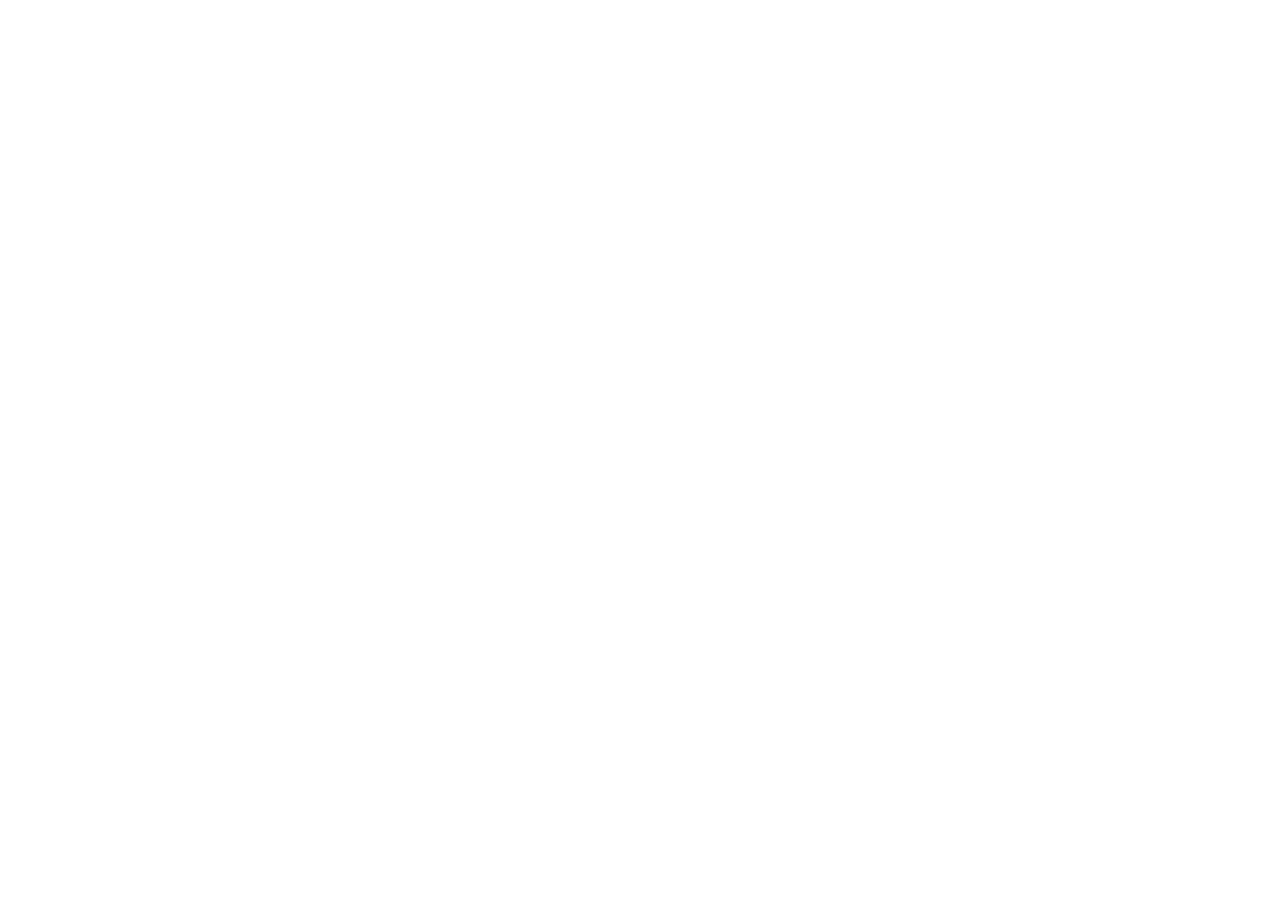
==== index.html @ 29a1e184 "Frist Commit" ====
<!DOCTYPE html>
<html lang="en">
  <head>
    <meta charset="UTF-8" />
    <meta http-equiv="X-UA-Compatible" content="IE=edge" />
    <meta name="viewport" content="width=device-width, initial-scale=1.0" />
    <link
      rel="stylesheet"
      href="https://cdnjs.cloudflare.com/ajax/libs/font-awesome/6.2.0/css/all.min.css"
    />
    <link rel="stylesheet" href="CSS/style.css" />
    <title>Dashboard</title>
  </head>
  <body>
    <script src="JS/main.js"></script>
  </body>
</html>
---- CSS/style.css ----
* {
  box-sizing: border-box;
  padding: 0;
  margin: 0;
}
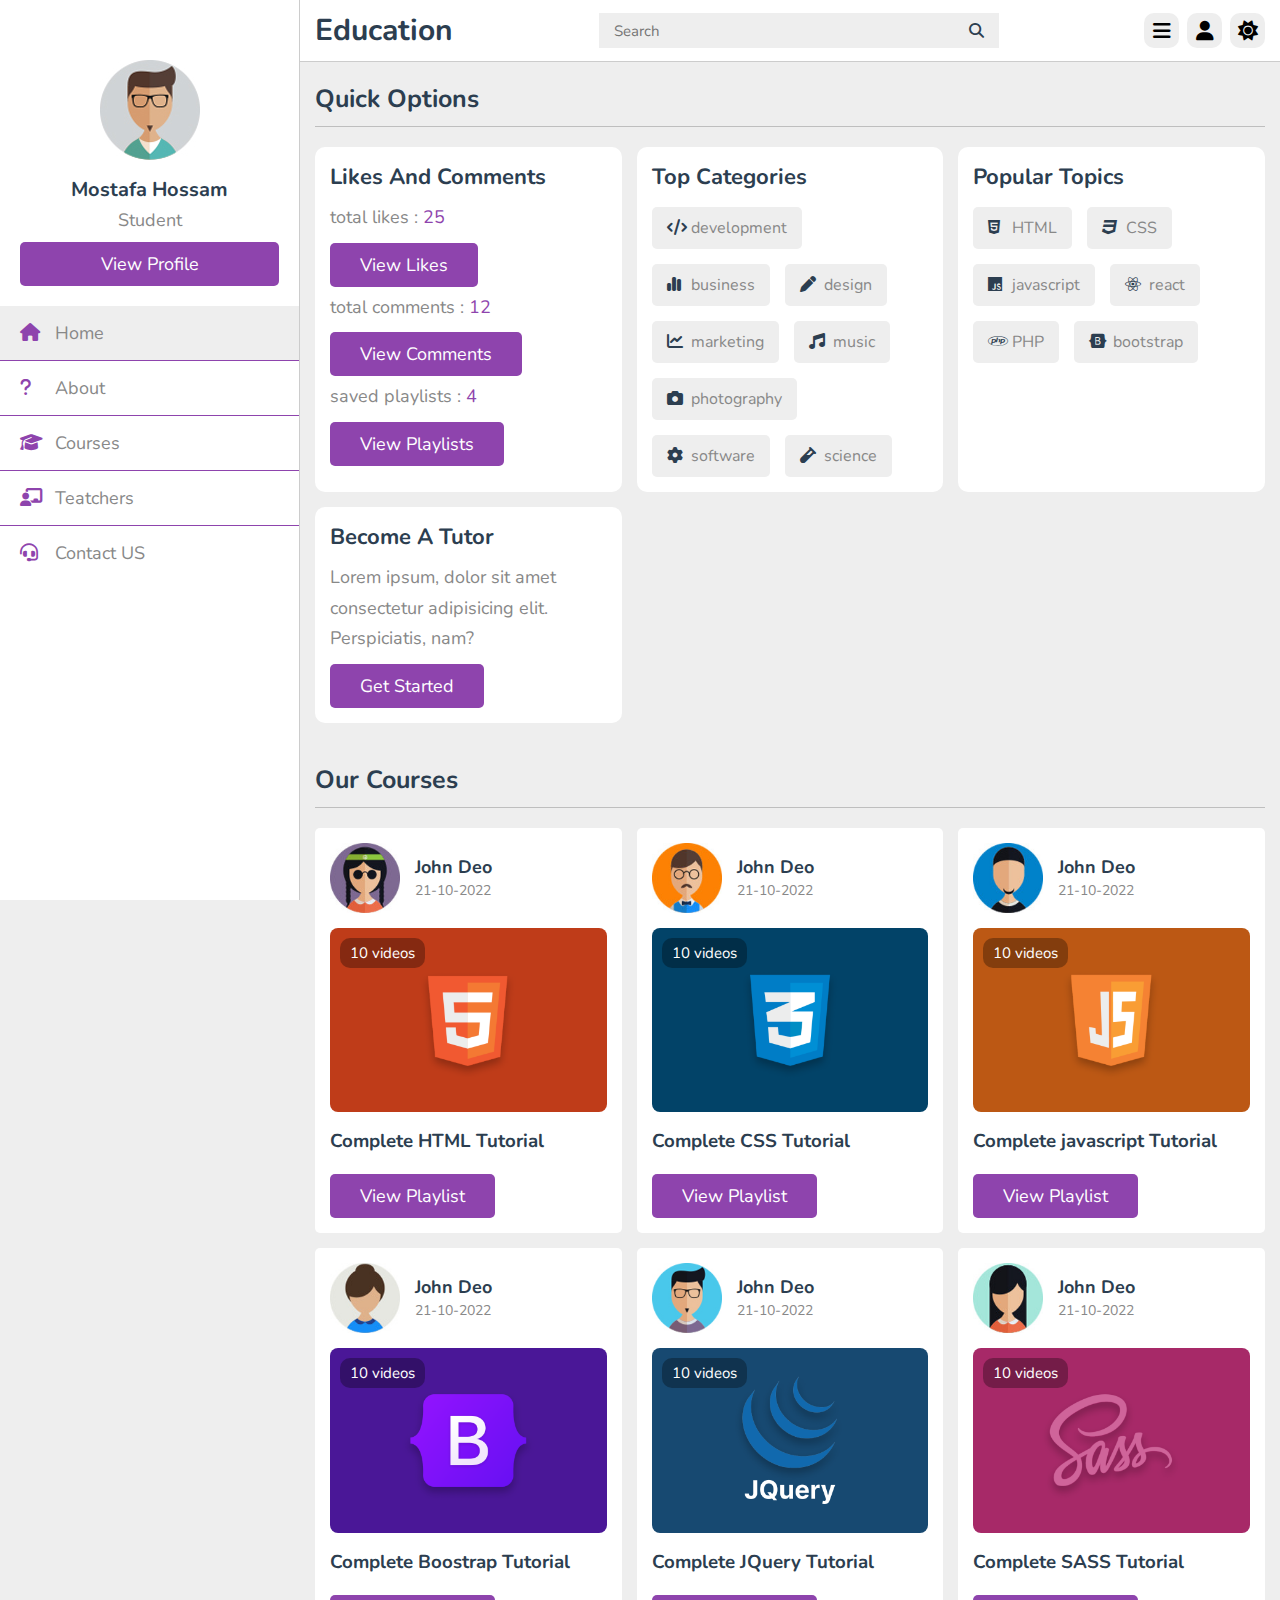
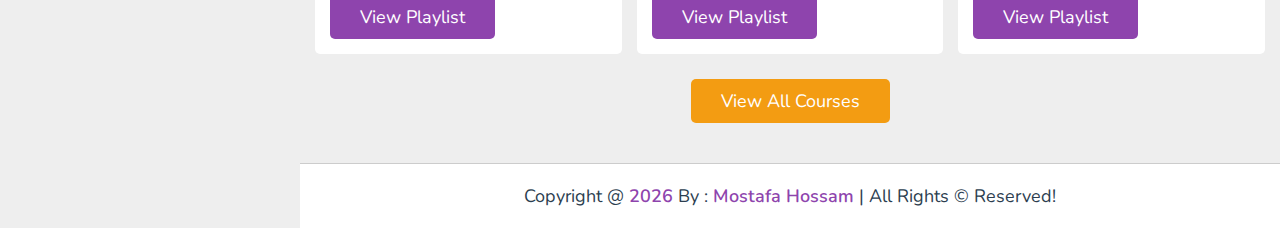
==== commit f7d042a7: "Frist Commit" ====
--- a/index.html
+++ b/index.html
@@ -4,14 +4,292 @@
     <meta charset="UTF-8" />
     <meta http-equiv="X-UA-Compatible" content="IE=edge" />
     <meta name="viewport" content="width=device-width, initial-scale=1.0" />
+    <!-- Icons Links  -->
     <link
       rel="stylesheet"
       href="https://cdnjs.cloudflare.com/ajax/libs/font-awesome/6.2.0/css/all.min.css"
     />
+    <!-- File CSS  -->
+    <link rel="stylesheet" href="CSS/main.css" />
     <link rel="stylesheet" href="CSS/style.css" />
-    <title>Dashboard</title>
+    <title>Online Education Website</title>
   </head>
-  <body>
+  <body class="">
+    <!-- Start Header  -->
+    <header>
+      <div class="container">
+        <h2 class="logo"><a href="#">Education</a></h2>
+        <form action="#">
+          <input
+            type="search"
+            name=""
+            id="inputSearch"
+            class="inputSearch"
+            placeholder="Search"
+          />
+          <button class="btnSearch"><i class="fas fa-search"></i></button>
+        </form>
+        <div class="icons">
+          <span class="fas fa-bars menu"></span>
+          <span class="fas fa-search search"></span>
+          <span class="fas fa-user user"></span>
+          <span class="fas fa-sun toggle"></span>
+        </div>
+        <div class="portfolioo">
+          <img src="images/pic-1.jpg" alt="" />
+          <h3>Mostafa Hossam</h3>
+          <p>Student</p>
+          <a href="profile.html" class="btn">View Profile</a>
+          <div class="flex-btn">
+            <a href="login.html" class="option-btn">Login</a>
+            <a href="register.html" class="option-btn">Register</a>
+          </div>
+        </div>
+      </div>
+    </header>
+    <!-- End Header  -->
+    <!-- Start Slidebar  -->
+    <div class="slidebar">
+      <span class="fas fa-times close delete-btn"></span>
+      <div class="portfolio">
+        <img src="images/pic-1.jpg" alt="" />
+        <h3>Mostafa Hossam</h3>
+        <p>Student</p>
+        <a href="profile.html" class="btn">View Profile</a>
+      </div>
+      <ul class="nav">
+        <li class="active">
+          <a href="index.html"
+            ><i class="fas fa-home-alt"></i><span>Home</span></a
+          >
+        </li>
+        <li>
+          <a href="about.html"
+            ><i class="fas fa-question"></i><span>About</span></a
+          >
+        </li>
+        <li>
+          <a href="courses.html"
+            ><i class="fas fa-graduation-cap"></i><span>Courses</span></a
+          >
+        </li>
+        <li>
+          <a href="teachers.html"
+            ><i class="fas fa-chalkboard-user"></i><span>Teatchers</span></a
+          >
+        </li>
+        <li>
+          <a href="contact_us.html"
+            ><i class="fas fa-headset"></i><span>Contact US</span></a
+          >
+        </li>
+      </ul>
+    </div>
+    <!-- End Slidebar  -->
+    <!-- start  quick-option  -->
+    <section class="quick-option">
+      <div class="container">
+        <h2 class="section-title">Quick Options</h2>
+        <div class="content-quick">
+          <div class="box">
+            <h3>Likes And Comments</h3>
+            <p>total likes : <span>25</span></p>
+            <a href="#" class="inline-btn">view likes</a>
+            <p>total comments : <span>12</span></p>
+            <a href="#" class="inline-btn">view comments</a>
+            <p>saved playlists : <span>4</span></p>
+            <a href="#" class="inline-btn">view playlists</a>
+          </div>
+          <div class="box">
+            <h3>Top Categories</h3>
+            <div class="flex">
+              <a href="#" class="">
+                <i class="fas fa-code"></i>
+                <span>development</span>
+              </a>
+              <a href="#">
+                <i class="fas fa-chart-simple"></i>
+                <span>business</span>
+              </a>
+              <a href="#">
+                <i class="fas fa-pen"></i>
+                <span>design</span>
+              </a>
+              <a href="#">
+                <i class="fas fa-chart-line"></i>
+                <span>marketing</span>
+              </a>
+              <a href="#">
+                <i class="fas fa-music"></i>
+                <span>music</span>
+              </a>
+              <a href="#" class="">
+                <i class="fas fa-camera"></i>
+                <span>photography</span>
+              </a>
+              <a href="#">
+                <i class="fas fa-cog"></i>
+                <span>software</span>
+              </a>
+              <a href="#">
+                <i class="fas fa-vial"></i>
+                <span>science</span>
+              </a>
+            </div>
+          </div>
+          <div class="box">
+            <h3>Popular Topics</h3>
+            <div class="flex">
+              <a href="#" class="">
+                <i class="fab fa-html5"></i>
+                <span>HTML</span>
+              </a>
+              <a href="#">
+                <i class="fab fa-css3"></i>
+                <span>CSS</span>
+              </a>
+              <a href="#">
+                <i class="fab fa-js"></i>
+                <span>javascript</span>
+              </a>
+              <a href="#">
+                <i class="fab fa-react"></i>
+                <span>react</span>
+              </a>
+              <a href="#">
+                <i class="fab fa-php"></i>
+                <span>PHP</span>
+              </a>
+              <a href="#" class="">
+                <i class="fab fa-bootstrap"></i>
+                <span>bootstrap</span>
+              </a>
+            </div>
+          </div>
+          <div class="box">
+            <h3>Become A Tutor</h3>
+            <p>
+              Lorem ipsum, dolor sit amet consectetur adipisicing elit.
+              Perspiciatis, nam?
+            </p>
+            <a href="#" class="inline-btn">Get Started</a>
+          </div>
+        </div>
+      </div>
+    </section>
+    <!-- End  quick-option  -->
+    <!-- Start Our Courses  -->
+    <section class="our-courses">
+      <div class="container">
+        <h2 class="section-title">Our Courses</h2>
+        <div class="content-courses">
+          <div class="box-course">
+            <div class="head-box">
+              <img src="images/pic-2.jpg" alt="" />
+              <div class="text">
+                <h4>john deo</h4>
+                <span>21-10-2022</span>
+              </div>
+            </div>
+            <div class="imgs">
+              <div class="dis">10 videos</div>
+              <img src="images/thumb-1.png" alt="" />
+            </div>
+            <h3>Complete HTML Tutorial</h3>
+            <a href="#" class="inline-btn">view playlist</a>
+          </div>
+          <div class="box-course">
+            <div class="head-box">
+              <img src="images/pic-3.jpg" alt="" />
+              <div class="text">
+                <h4>john deo</h4>
+                <span>21-10-2022</span>
+              </div>
+            </div>
+            <div class="imgs">
+              <div class="dis">10 videos</div>
+              <img src="images/thumb-2.png" alt="" />
+            </div>
+            <h3>Complete CSS Tutorial</h3>
+            <a href="#" class="inline-btn">view playlist</a>
+          </div>
+          <div class="box-course">
+            <div class="head-box">
+              <img src="images/pic-4.jpg" alt="" />
+              <div class="text">
+                <h4>john deo</h4>
+                <span>21-10-2022</span>
+              </div>
+            </div>
+            <div class="imgs">
+              <div class="dis">10 videos</div>
+              <img src="images/thumb-3.png" alt="" />
+            </div>
+            <h3>Complete javascript Tutorial</h3>
+            <a href="#" class="inline-btn">view playlist</a>
+          </div>
+          <div class="box-course">
+            <div class="head-box">
+              <img src="images/pic-5.jpg" alt="" />
+              <div class="text">
+                <h4>john deo</h4>
+                <span>21-10-2022</span>
+              </div>
+            </div>
+            <div class="imgs">
+              <div class="dis">10 videos</div>
+              <img src="images/thumb-4.png" alt="" />
+            </div>
+            <h3>Complete Boostrap Tutorial</h3>
+            <a href="#" class="inline-btn">view playlist</a>
+          </div>
+          <div class="box-course">
+            <div class="head-box">
+              <img src="images/pic-6.jpg" alt="" />
+              <div class="text">
+                <h4>john deo</h4>
+                <span>21-10-2022</span>
+              </div>
+            </div>
+            <div class="imgs">
+              <div class="dis">10 videos</div>
+              <img src="images/thumb-5.png" alt="" />
+            </div>
+            <h3>Complete JQuery Tutorial</h3>
+            <a href="#" class="inline-btn">view playlist</a>
+          </div>
+          <div class="box-course">
+            <div class="head-box">
+              <img src="images/pic-7.jpg" alt="" />
+              <div class="text">
+                <h4>john deo</h4>
+                <span>21-10-2022</span>
+              </div>
+            </div>
+            <div class="imgs">
+              <div class="dis">10 videos</div>
+              <img src="images/thumb-6.png" alt="" />
+            </div>
+            <h3>Complete SASS Tutorial</h3>
+            <a href="#" class="inline-btn">view playlist</a>
+          </div>
+        </div>
+        <div class="more-btn">
+          <a href="courses.html" class="inline-option-btn">view all courses</a>
+        </div>
+      </div>
+    </section>
+    <!-- End Our Courses  -->
+    <!-- Start Footer  -->
+    <footer>
+      <div class="container">
+        <p class="copy">
+          copyright @ <span class="year"></span> by :
+          <span>Mostafa Hossam</span> | all rights &copy; reserved!
+        </p>
+      </div>
+    </footer>
+    <!-- End Footer  -->
     <script src="JS/main.js"></script>
   </body>
 </html>
--- a/CSS/main.css
+++ b/CSS/main.css
@@ -0,0 +1,164 @@
+@import url("https://fonts.googleapis.com/css2?family=Nunito:wght@200;300;400;500;600;700&display=swap");
+:root {
+  --main-color: #8e44ad;
+  --red: #e74c3c;
+  --orange: #f39c12;
+  --light-color: #888;
+  --light-bg: #eee;
+  --black: #2c3e50;
+  --white: #fff;
+  --border: 0.1rem solid rgba(0, 0, 0, 0.2);
+  --main-transtion: 0.4s;
+}
+* {
+  font-family: "Nunito", sans-serif;
+  margin: 0;
+  padding: 0;
+  box-sizing: border-box;
+  outline: none;
+  border: none;
+  text-decoration: none;
+}
+*::selection {
+  background-color: var(--main-color);
+  color: #fff;
+}
+html {
+  overflow-x: hidden;
+}
+
+/*qeury Selector*/
+.container {
+  margin: 0px auto;
+  padding: 0px 15px;
+}
+@media (min-width: 768px) {
+  .container {
+    max-width: 750px;
+  }
+}
+@media (min-width: 992px) {
+  .container {
+    max-width: 970px;
+  }
+}
+@media (min-width: 1200px) {
+  .container {
+    max-width: 1170px;
+  }
+}
+
+/* scrollbar */
+html::-webkit-scrollbar {
+  width: 10px;
+  height: 5px;
+}
+html::-webkit-scrollbar-track {
+  background-color: transparent;
+}
+html::-webkit-scrollbar-thumb {
+  background-color: var(--main-color);
+  border-radius: 5px;
+}
+
+/* body  */
+body {
+  background-color: var(--light-bg);
+  padding-left: 300px;
+}
+body.dark {
+  --light-color: #aaa;
+  --light-bg: #333;
+  --black: #fff;
+  --white: #222;
+  --border: 0.1rem solid rgba(255, 255, 255, 0.2);
+}
+body.active {
+  padding-left: 0;
+}
+@media (max-width: 1000px) {
+  body {
+    padding-left: 0;
+  }
+}
+section {
+  padding: 20px 0;
+  margin: 0 auto;
+}
+
+/* Btns */
+.btn,
+.option-btn,
+.delete-btn,
+.inline-btn,
+.inline-option-btn,
+.inline-delete-btn {
+  border-radius: 5px;
+  padding: 10px 30px;
+  font-size: 18px;
+  color: #fff;
+  margin-top: 10px;
+  text-transform: capitalize;
+  text-align: center;
+  cursor: pointer;
+  transition: var(--main-transtion);
+}
+.btn,
+.option-btn,
+.delete-btn {
+  display: block;
+  width: 100%;
+}
+.inline-btn,
+.inline-option-btn,
+.inline-delete-btn {
+  display: inline-block;
+}
+.btn,
+.inline-btn {
+  background-color: var(--main-color);
+}
+.inline-option-btn,
+.option-btn {
+  background-color: var(--orange);
+}
+.delete-btn,
+.inline-delete-btn {
+  background-color: var(--red);
+}
+.flex-btn {
+  display: flex;
+  gap: 10px;
+}
+.btn:hover,
+.option-btn:hover,
+.delete-btn:hover,
+.inline-btn:hover,
+.inline-option-btn:hover,
+.inline-delete-btn:hover {
+  background-color: var(--black);
+  color: var(--white);
+}
+@media (max-width: 768px) {
+  .btn,
+  .option-btn,
+  .delete-btn,
+  .inline-btn,
+  .inline-option-btn,
+  .inline-delete-btn {
+    font-size: 16px;
+  }
+}
+/* section-title  */
+.section-title {
+  color: var(--black);
+  font-size: 25px;
+  padding-bottom: 10px;
+  border-bottom: var(--border);
+}
+.flex {
+  display: flex;
+  gap: 15px;
+  flex-wrap: wrap;
+  margin-top: 10px;
+}
--- a/CSS/style.css
+++ b/CSS/style.css
@@ -1,5 +1,346 @@
-* {
-  box-sizing: border-box;
-  padding: 0;
-  margin: 0;
-}
+/* Start Header   */
+header {
+  background-color: var(--white);
+  border-bottom: var(--border);
+  position: sticky;
+  top: 0;
+  right: 0;
+  left: 0;
+  z-index: 1000;
+}
+header .container {
+  padding-top: 10px;
+  padding-bottom: 10px;
+  display: flex;
+  align-items: center;
+  justify-content: space-between;
+  position: relative;
+}
+header .container .logo {
+  font-size: 30px;
+}
+header .container .logo a {
+  color: var(--black);
+}
+header .container form {
+  display: flex;
+  height: 35px;
+  width: 400px;
+  background-color: var(--light-bg);
+}
+header .container form input {
+  width: 100%;
+  height: 100%;
+  padding: 5px 15px;
+  font-size: 15px;
+  color: var(--black);
+  background: none;
+}
+header .container form button {
+  height: 100%;
+  padding: 5px 15px;
+  font-size: 15px;
+  cursor: pointer;
+  background: none;
+  color: var(--black);
+  transition: var(--main-transtion);
+}
+header .container form button:hover {
+  color: var(--main-color);
+}
+header .container .icons {
+  display: flex;
+  gap: 8px;
+}
+header .container .icons span {
+  width: 35px;
+  height: 35px;
+  border-radius: 10px;
+  background-color: var(--light-bg);
+  display: flex;
+  align-items: center;
+  justify-content: center;
+  font-size: 20px;
+  cursor: pointer;
+  transition: var(--main-transtion);
+}
+header .container .icons span.fa-search {
+  display: none;
+}
+header .container .icons span:hover {
+  background-color: var(--black);
+  color: var(--light-bg);
+}
+header .container .portfolioo {
+  position: absolute;
+  top: 110%;
+  right: 10px;
+  background-color: var(--white);
+  padding: 10px;
+  text-align: center;
+  border-radius: 10px;
+  width: 270px;
+  transform-origin: top right;
+  transform: scale(0);
+  transition: var(--main-transtion);
+}
+header .container .portfolioo.active {
+  transform: scale(1);
+}
+header .container .portfolioo h3 {
+  font-size: 20px;
+  color: var(--black);
+  padding: 10px 0 5px;
+}
+header .container .portfolioo p {
+  font-size: 18px;
+  color: var(--light-color);
+}
+@media (max-width: 768px) {
+  header .container .logo {
+    font-size: 20px;
+  }
+  header .container .icons span.fa-search {
+    display: flex;
+  }
+  header .container form {
+    position: absolute;
+    width: calc(100% - 10px);
+    top: calc(100% + 5px);
+    right: 5px;
+    background-color: var(--white);
+    transition: 0.3s;
+    transform: scale(0);
+    transform-origin: top;
+  }
+  header .container form.active {
+    transform: scale(1);
+  }
+}
+/* End Header   */
+/* Start Slidebar   */
+.slidebar {
+  position: fixed;
+  top: 0;
+  left: 0;
+  width: 300px;
+  background-color: var(--white);
+  height: 100vh;
+  border-right: var(--border);
+  z-index: 1200;
+  transition: 0.4s;
+  padding: 60px 0px;
+}
+.slidebar.active {
+  left: -30rem;
+}
+.slidebar .close {
+  position: absolute;
+  right: 5px;
+  top: 0px;
+  width: 35px;
+  height: 35px;
+  padding: 10px;
+  display: flex;
+  align-items: center;
+  justify-content: center;
+  cursor: pointer;
+  font-size: 20px;
+  opacity: 0;
+  pointer-events: none;
+  transition: var(--main-transtion);
+}
+.slidebar .portfolio {
+  text-align: center;
+  padding: 0px 20px;
+}
+.slidebar .portfolio h3 {
+  font-size: 20px;
+  color: var(--black);
+  padding: 10px 0 5px;
+}
+.slidebar .portfolio p {
+  font-size: 18px;
+  color: var(--light-color);
+}
+.slidebar .nav {
+  padding: 20px 0;
+}
+
+.slidebar .nav li a {
+  display: block;
+  padding: 15px 20px;
+  font-size: 18px;
+  transition: var(--main-transtion);
+}
+.slidebar .nav li:not(:last-child) a {
+  border-bottom: 1px solid var(--main-color);
+}
+.slidebar .nav li.active a,
+.slidebar .nav li a:hover {
+  background-color: var(--light-bg);
+}
+.slidebar .nav li i {
+  color: var(--main-color);
+  margin-right: 10px;
+  width: 25px;
+}
+.slidebar .nav li span {
+  color: var(--light-color);
+  transition: var(--main-transtion);
+}
+.slidebar .nav li:hover span {
+  padding-left: 10px;
+}
+@media (max-width: 1000px) {
+  .slidebar {
+    left: -30rem;
+  }
+  .slidebar .close {
+    opacity: 1;
+    pointer-events: all;
+  }
+  .slidebar.active {
+    left: 0;
+    box-shadow: 0 0 0 100vw rgb(0 0 0 / 80%);
+    border-right: 0;
+  }
+  .slidebar .nav li a {
+    padding: 15px 20px;
+    font-size: 16px;
+  }
+}
+/* End Slidebar   */
+/* Start Footer  */
+footer {
+  background-color: var(--white);
+  color: var(--black);
+  padding: 20px 0;
+  border-top: var(--border);
+  margin-top: 20px;
+}
+footer .container .copy {
+  text-align: center;
+  text-transform: capitalize;
+  font-size: 18px;
+}
+footer .container .copy span {
+  color: var(--main-color);
+  font-weight: 600;
+}
+@media (max-width: 768px) {
+  footer {
+    padding: 10px 0;
+  }
+  footer .container .copy {
+    font-size: 14px;
+  }
+}
+/* End Footer  */
+/* ========================Start Home section ======== */
+/* start  quick-option */
+
+.quick-option .container .content-quick {
+  padding-top: 20px;
+  display: grid;
+  grid-template-columns: repeat(auto-fill, minmax(250px, 1fr));
+  gap: 15px;
+}
+.quick-option .container .content-quick .box {
+  background-color: var(--white);
+  padding: 15px;
+  border-radius: 10px;
+}
+.quick-option .container .content-quick .box h3 {
+  font-size: 22px;
+  color: var(--black);
+  padding-bottom: 5px;
+}
+.quick-option .container .content-quick .box p {
+  font-size: 18px;
+  color: var(--light-color);
+  padding-top: 5px;
+  line-height: 1.7;
+}
+.quick-option .container .content-quick .box p span {
+  color: var(--main-color);
+}
+.quick-option .container .content-quick .box .flex a {
+  background-color: var(--light-bg);
+  padding: 10px 15px;
+  font-size: 16px;
+  border-radius: 5px;
+  transition: var(--main-transtion);
+}
+.quick-option .container .content-quick .box .flex a i {
+  width: 20px;
+  color: var(--black);
+}
+.quick-option .container .content-quick .box .flex a span {
+  color: var(--light-color);
+}
+.quick-option .container .content-quick .box .flex a:hover {
+  background-color: var(--black);
+}
+.quick-option .container .content-quick .box .flex a:hover i,
+.quick-option .container .content-quick .box .flex a:hover span {
+  color: var(--white);
+}
+/* End  quick-option */
+/* Start Our Courses  */
+.our-courses .container .content-courses {
+  padding-top: 20px;
+  display: grid;
+  grid-template-columns: repeat(auto-fill, minmax(290px, 1fr));
+  gap: 15px;
+}
+.our-courses .container .content-courses .box-course {
+  background-color: var(--white);
+  padding: 15px;
+  border-radius: 5px;
+}
+.our-courses .container .content-courses .box-course .head-box {
+  display: flex;
+  align-items: center;
+  gap: 15px;
+  margin-bottom: 15px;
+}
+.our-courses .container .content-courses .box-course .head-box img {
+  width: 70px;
+}
+.our-courses .container .content-courses .box-course .head-box .text h4 {
+  text-transform: capitalize;
+  font-size: 18px;
+  color: var(--black);
+}
+.our-courses .container .content-courses .box-course .head-box span {
+  color: var(--light-color);
+  font-size: 14px;
+}
+.our-courses .container .content-courses .box-course .imgs {
+  position: relative;
+}
+.our-courses .container .content-courses .box-course .imgs img {
+  width: 100%;
+  border-radius: 8px;
+}
+.our-courses .container .content-courses .box-course .imgs .dis {
+  position: absolute;
+  top: 10px;
+  left: 10px;
+  background-color: rgba(0, 0, 0, 0.3);
+  color: #fff;
+  padding: 5px 10px;
+  font-size: 15px;
+  border-radius: 10px;
+}
+.our-courses .container .content-courses .box-course h3 {
+  color: var(--black);
+  padding: 10px 0;
+}
+.our-courses .container .more-btn {
+  text-align: center;
+  margin-top: 15px;
+}
+/* End Our Courses  */
+/* ========================End Home section ======== */
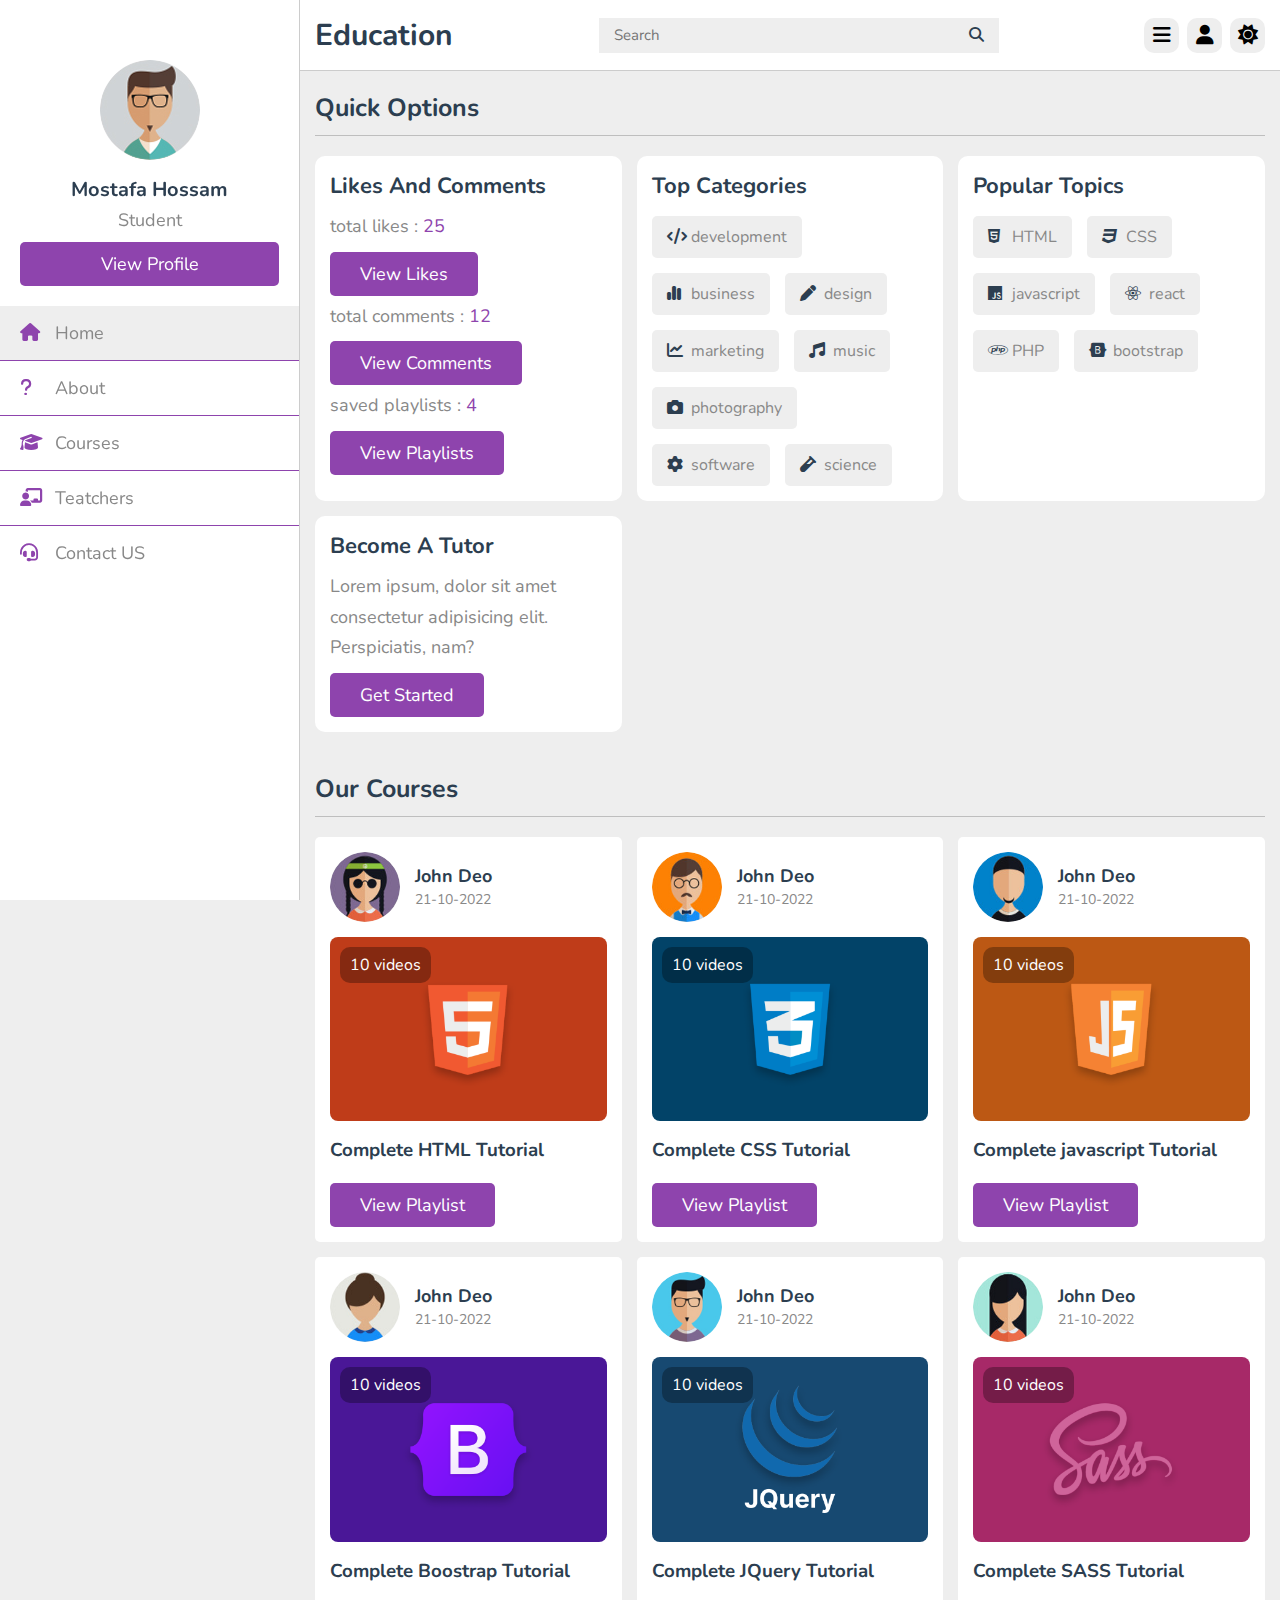
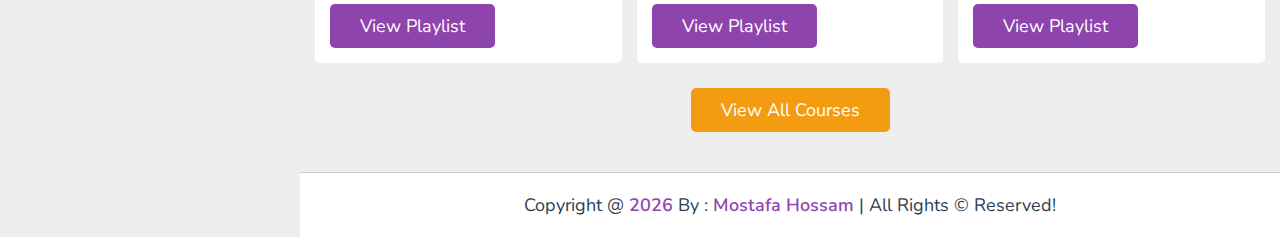
==== commit a85af1d3: "Uploaded" ====
--- a/index.html
+++ b/index.html
@@ -18,7 +18,7 @@
     <!-- Start Header  -->
     <header>
       <div class="container">
-        <h2 class="logo"><a href="#">Education</a></h2>
+        <h2 class="logo"><a href="index.html">Education</a></h2>
         <form action="#">
           <input
             type="search"
@@ -196,7 +196,7 @@
               <img src="images/thumb-1.png" alt="" />
             </div>
             <h3>Complete HTML Tutorial</h3>
-            <a href="#" class="inline-btn">view playlist</a>
+            <a href="playlist.html" class="inline-btn">view playlist</a>
           </div>
           <div class="box-course">
             <div class="head-box">
@@ -211,7 +211,7 @@
               <img src="images/thumb-2.png" alt="" />
             </div>
             <h3>Complete CSS Tutorial</h3>
-            <a href="#" class="inline-btn">view playlist</a>
+            <a href="playlist.html" class="inline-btn">view playlist</a>
           </div>
           <div class="box-course">
             <div class="head-box">
@@ -226,7 +226,7 @@
               <img src="images/thumb-3.png" alt="" />
             </div>
             <h3>Complete javascript Tutorial</h3>
-            <a href="#" class="inline-btn">view playlist</a>
+            <a href="playlist.html" class="inline-btn">view playlist</a>
           </div>
           <div class="box-course">
             <div class="head-box">
@@ -241,7 +241,7 @@
               <img src="images/thumb-4.png" alt="" />
             </div>
             <h3>Complete Boostrap Tutorial</h3>
-            <a href="#" class="inline-btn">view playlist</a>
+            <a href="playlist.html" class="inline-btn">view playlist</a>
           </div>
           <div class="box-course">
             <div class="head-box">
@@ -256,7 +256,7 @@
               <img src="images/thumb-5.png" alt="" />
             </div>
             <h3>Complete JQuery Tutorial</h3>
-            <a href="#" class="inline-btn">view playlist</a>
+            <a href="playlist.html" class="inline-btn">view playlist</a>
           </div>
           <div class="box-course">
             <div class="head-box">
@@ -271,7 +271,7 @@
               <img src="images/thumb-6.png" alt="" />
             </div>
             <h3>Complete SASS Tutorial</h3>
-            <a href="#" class="inline-btn">view playlist</a>
+            <a href="playlist.html" class="inline-btn">view playlist</a>
           </div>
         </div>
         <div class="more-btn">
--- a/CSS/main.css
+++ b/CSS/main.css
@@ -34,12 +34,12 @@
 }
 @media (min-width: 768px) {
   .container {
-    max-width: 750px;
+    max-width: 900px;
   }
 }
 @media (min-width: 992px) {
   .container {
-    max-width: 970px;
+    max-width: 1050px;
   }
 }
 @media (min-width: 1200px) {
--- a/CSS/style.css
+++ b/CSS/style.css
@@ -11,6 +11,7 @@
 header .container {
   padding-top: 10px;
   padding-bottom: 10px;
+  height: 70px;
   display: flex;
   align-items: center;
   justify-content: space-between;
@@ -87,6 +88,11 @@
 header .container .portfolioo.active {
   transform: scale(1);
 }
+header .container .portfolioo img {
+  width: 100px;
+  height: 100px;
+  border-radius: 50%;
+}
 header .container .portfolioo h3 {
   font-size: 20px;
   color: var(--black);
@@ -98,7 +104,7 @@
 }
 @media (max-width: 768px) {
   header .container .logo {
-    font-size: 20px;
+    font-size: 25px;
   }
   header .container .icons span.fa-search {
     display: flex;
@@ -106,6 +112,7 @@
   header .container form {
     position: absolute;
     width: calc(100% - 10px);
+    height: 50px;
     top: calc(100% + 5px);
     right: 5px;
     background-color: var(--white);
@@ -154,6 +161,11 @@
   text-align: center;
   padding: 0px 20px;
 }
+.slidebar .portfolio img {
+  width: 100px;
+  height: 100px;
+  border-radius: 50%;
+}
 .slidebar .portfolio h3 {
   font-size: 20px;
   color: var(--black);
@@ -237,9 +249,9 @@
   }
 }
 /* End Footer  */
+
 /* ========================Start Home section ======== */
 /* start  quick-option */
-
 .quick-option .container .content-quick {
   padding-top: 20px;
   display: grid;
@@ -307,6 +319,8 @@
 }
 .our-courses .container .content-courses .box-course .head-box img {
   width: 70px;
+  height: 70px;
+  border-radius: 50%;
 }
 .our-courses .container .content-courses .box-course .head-box .text h4 {
   text-transform: capitalize;
@@ -322,6 +336,7 @@
 }
 .our-courses .container .content-courses .box-course .imgs img {
   width: 100%;
+  max-height: 200px;
   border-radius: 8px;
 }
 .our-courses .container .content-courses .box-course .imgs .dis {
@@ -330,8 +345,8 @@
   left: 10px;
   background-color: rgba(0, 0, 0, 0.3);
   color: #fff;
-  padding: 5px 10px;
-  font-size: 15px;
+  padding: 7px 10px;
+  font-size: 16px;
   border-radius: 10px;
 }
 .our-courses .container .content-courses .box-course h3 {
@@ -344,3 +359,554 @@
 }
 /* End Our Courses  */
 /* ========================End Home section ======== */
+
+/* ========================Start About section ======== */
+.about .container .content-about {
+  display: flex;
+  gap: 15px;
+  align-items: center;
+}
+.about .container .content-about img {
+  width: 50%;
+}
+.about .container .content-about .about-text h3 {
+  color: var(--black);
+  font-size: 30px;
+  padding-bottom: 10px;
+}
+.about .container .content-about .about-text p {
+  color: var(--light-color);
+  line-height: 1.8;
+  font-size: 18px;
+  padding-bottom: 10px;
+}
+@media (max-width: 768px) {
+  .about .container .content-about {
+    flex-direction: column;
+  }
+  .about .container .content-about img {
+    width: 96%;
+  }
+}
+.about .container .count-about {
+  margin-top: 30px;
+  margin-bottom: 10px;
+  display: grid;
+  grid-template-columns: repeat(auto-fill, minmax(250px, 1fr));
+  gap: 15px;
+}
+.about .container .count-about .box-count {
+  background-color: var(--white);
+  border-radius: 8px;
+  padding: 15px;
+  display: flex;
+  align-items: center;
+  gap: 15px;
+}
+.about .container .count-about .box-count span {
+  font-size: 35px;
+  width: 50px;
+  text-align: center;
+  color: var(--main-color);
+}
+.about .container .count-about .box-count .discrb h3 {
+  padding-top: 5px;
+  color: var(--black);
+  font-size: 25px;
+}
+.about .container .count-about .box-count .discrb p {
+  color: var(--light-color);
+  font-size: 18px;
+}
+/* <!-- Start Student's Reviews  --> */
+.student-reviews .container .content-studentReview {
+  margin-top: 30px;
+  display: grid;
+  grid-template-columns: repeat(auto-fill, minmax(290px, 1fr));
+  gap: 15px;
+}
+.student-reviews .container .content-studentReview .card {
+  background-color: var(--white);
+  border-radius: 8px;
+  padding: 15px;
+}
+.student-reviews .container .content-studentReview .card p {
+  color: var(--light-color);
+  line-height: 1.7;
+  font-size: 17px;
+}
+.student-reviews .container .content-studentReview .card .student {
+  display: flex;
+  align-items: center;
+  padding: 10px 0;
+  gap: 15px;
+}
+.student-reviews .container .content-studentReview .card .student img {
+  width: 60px;
+}
+
+.student-reviews .container .content-studentReview .card .student .text-stu h3 {
+  color: var(--black);
+  font-size: 20px;
+}
+.student-reviews .card .student .text-stu .starts {
+  font-size: 16px;
+  color: var(--orange);
+}
+/* <!-- End Student's Reviews  --> */
+/* ========================End About section ======== */
+
+/* ========================Start Teachers section ======== */
+.teachers .container .search-teacher {
+  width: 100%;
+  margin: 15px 0;
+  display: flex;
+  background-color: var(--white);
+  border-radius: 8px;
+}
+.teachers .container .search-teacher input {
+  width: 100%;
+  padding: 15px;
+  font-size: 18px;
+  background: none;
+}
+.teachers .container .search-teacher button {
+  font-size: 18px;
+  padding: 15px;
+  background: none;
+  cursor: pointer;
+}
+.teachers .container .content-teachers {
+  padding: 10px 0;
+  display: grid;
+  grid-template-columns: repeat(auto-fill, minmax(290px, 1fr));
+  gap: 15px;
+}
+.teachers .container .content-teachers .box-teacher {
+  padding: 15px;
+  background-color: var(--white);
+  border-radius: 8px;
+}
+.teachers .container .content-teachers .box-teacher h2 {
+  color: var(--black);
+  padding: 15px 0;
+  font-size: 25px;
+}
+.teachers .container .content-teachers .box-teacher:first-child {
+  text-align: center;
+}
+.teachers .container .content-teachers .box-teacher .teach {
+  display: flex;
+  gap: 15px;
+  align-items: center;
+  padding: 15px 0;
+}
+.teachers .container .content-teachers .box-teacher .teach img {
+  width: 60px;
+  height: 60px;
+  border-radius: 50%;
+}
+.teachers .container .content-teachers .box-teacher .teach .teach-txt h3 {
+  font-size: 20px;
+  color: var(--black);
+}
+.teachers .container .content-teachers .box-teacher .teach .teach-txt span {
+  font-size: 16px;
+  color: var(--light-color);
+}
+.teachers .container .content-teachers .box-teacher p {
+  font-size: 17px;
+  color: var(--light-color);
+  padding-bottom: 7px;
+}
+.teachers .container .content-teachers .box-teacher p span {
+  color: var(--main-color) !important;
+}
+/* ========================End Teachers section ======== */
+
+/* ========================Start Contact Us section ======== */
+
+.contact-us .container .content-contactUs {
+  display: flex;
+  gap: 15px;
+  align-items: center;
+  padding-top: 20px;
+}
+.contact-us .container .content-contactUs img {
+  width: 50%;
+}
+.contact-us .container .content-contactUs .contactUs-form {
+  background-color: var(--white);
+  padding: 20px;
+}
+.contact-us .container .content-contactUs .contactUs-form h3 {
+  font-size: 30px;
+  color: var(--black);
+  text-align: center;
+  margin-bottom: 15px;
+}
+.contact-us .container .content-contactUs .contactUs-form input,
+.contact-us .container .content-contactUs .contactUs-form textarea {
+  margin-bottom: 20px;
+  width: 100%;
+  padding: 15px;
+  font-size: 17px;
+  border-radius: 8px;
+  background-color: var(--light-bg);
+}
+.contact-us .container .content-contactUs .contactUs-form textarea {
+  height: 200px;
+  resize: none;
+}
+.contact-us .container .content-contactUs .contactUs-form button {
+  display: block;
+  margin: auto;
+}
+@media (max-width: 768px) {
+  .contact-us .container .content-contactUs {
+    flex-direction: column;
+  }
+  .contact-us .container .content-contactUs img {
+    width: 96%;
+  }
+  .contact-us .container .content-contactUs .contactUs-form h3 {
+    font-size: 30px;
+  }
+}
+.contact-us .container .contact-me {
+  padding-top: 40px;
+  display: grid;
+  grid-template-columns: repeat(auto-fill, minmax(290px, 1fr));
+  gap: 15px;
+}
+.contact-us .container .contact-me .box-me {
+  padding: 15px;
+  background-color: var(--white);
+  border-radius: 8px;
+  text-align: center;
+}
+.contact-us .container .contact-me .box-me span {
+  font-size: 40px;
+  color: var(--main-color);
+  margin-bottom: 10px;
+}
+.contact-us .container .contact-me .box-me h3 {
+  color: var(--black);
+  font-size: 25px;
+  margin-bottom: 10px;
+}
+.contact-us .container .contact-me .box-me a {
+  color: var(--light-color);
+  display: block;
+  padding-bottom: 5px;
+  font-size: 18px;
+  transition: var(--main-transtion);
+}
+.contact-us .container .contact-me .box-me a:hover {
+  color: var(--black);
+  text-decoration: underline;
+}
+/* ========================End Contact Us section ======== */
+
+/* ========================Start Profile Section ======== */
+.profile .container .content-profile {
+  margin-top: 30px;
+  background-color: var(--white);
+  padding: 20px;
+  border-radius: 8px;
+}
+.profile .container .content-profile .update {
+  text-align: center;
+  padding: 15px;
+}
+.profile .container .content-profile .update img {
+  width: 110px;
+  height: 110px;
+  border-radius: 50%;
+}
+.profile .container .content-profile .update h3 {
+  color: var(--black);
+  font-size: 23px;
+  padding: 7px;
+}
+.profile .container .content-profile .update p {
+  font-size: 17px;
+  color: var(--light-color);
+}
+.profile .container .content-profile .boxs-profile {
+  margin-top: 25px;
+  display: grid;
+  grid-template-columns: repeat(auto-fill, minmax(290px, 1fr));
+  gap: 15px;
+}
+.profile .container .content-profile .boxs-profile .boxx {
+  background-color: var(--light-bg);
+  border-radius: 8px;
+  padding: 15px;
+}
+.profile .container .content-profile .boxs-profile .boxx .txtx {
+  display: flex;
+  align-items: center;
+  gap: 15px;
+  padding: 5px 0 10px;
+}
+.profile .container .content-profile .boxs-profile .boxx .txtx > span {
+  width: 45px;
+  height: 45px;
+  display: flex;
+  align-items: center;
+  justify-content: center;
+  background-color: var(--black);
+  border-radius: 8px;
+}
+.profile .container .content-profile .boxs-profile .boxx .txtx > span i {
+  color: var(--white);
+  font-size: 18px;
+}
+.profile .container .content-profile .boxs-profile .boxx .txtx > div span {
+  font-size: 25px;
+  color: var(--main-color);
+}
+.profile .container .content-profile .boxs-profile .boxx .txtx > div p {
+  color: var(--light-color);
+}
+/* ========================End Profile Section ======== */
+
+/* ========================Start Update Profile Section  ======== */
+.update-profile .container .content-updateProfile {
+  display: flex;
+  align-items: center;
+  justify-content: center;
+}
+.update-profile .container .content-updateProfile .update-form {
+  background-color: var(--white);
+  width: 500px;
+  padding: 20px;
+  border-radius: 8px;
+}
+.update-profile .container .content-updateProfile .update-form h2 {
+  font-size: 25px;
+  color: var(--black);
+  padding-bottom: 15px;
+  text-align: center;
+}
+.content-updateProfile .update-form .box-f {
+  margin: 10px 0 15px;
+}
+.content-updateProfile .update-form .box-f label {
+  display: block;
+  color: var(--light-color);
+  text-transform: capitalize;
+  font-size: 18px;
+  padding-bottom: 7px;
+}
+.content-updateProfile .update-form .box-f input {
+  padding: 15px;
+  background-color: var(--light-bg);
+  color: var(--black);
+  border-radius: 5px;
+  width: 100%;
+  font-size: 18px;
+}
+/* ========================End Update Profile Section  ======== */
+
+/* ========================Start Register and Login Section   ======== */
+.content-loginProf {
+  min-height: 74vh;
+}
+.content-rgisterProf,
+.content-loginProf {
+  display: flex;
+  align-items: center;
+  justify-content: center;
+}
+.login-register-form {
+  background-color: var(--white);
+  width: 500px;
+  padding: 20px;
+  border-radius: 8px;
+}
+.login-register-form h2 {
+  font-size: 25px;
+  color: var(--black);
+  padding-bottom: 15px;
+  text-align: center;
+}
+.login-register-form .box-frl {
+  margin: 10px 0 15px;
+}
+.login-register-form .box-frl label {
+  display: block;
+  color: var(--light-color);
+  text-transform: capitalize;
+  font-size: 18px;
+  padding-bottom: 7px;
+  width: fit-content;
+  position: relative;
+}
+.login-register-form .box-frl label::after {
+  content: "*";
+  position: absolute;
+  color: red;
+  right: -10px;
+  top: 0;
+}
+.login-register-form .box-frl input {
+  padding: 15px;
+  background-color: var(--light-bg);
+  color: var(--black);
+  border-radius: 5px;
+  width: 100%;
+  font-size: 18px;
+}
+/* ========================End Register and Login Section   ======== */
+
+/* ========================Start PalyList Section   ======== */
+/* Start Playlist Details  */
+
+.playlist .container .playlist-details {
+  background-color: var(--white);
+  padding: 20px;
+  margin: 35px 0;
+  border-radius: 8px;
+  display: flex;
+  align-items: center;
+  gap: 30px;
+}
+.playlist .container .playlist-details .row {
+  width: 50%;
+}
+.playlist .container .playlist-details .row .saveplaylist {
+  margin-bottom: 15px;
+}
+.playlist .container .playlist-details .row .saveplaylist button {
+  padding: 10px;
+  background-color: var(--light-bg);
+  cursor: pointer;
+  transition: var(--main-transtion);
+  font-size: 18px;
+  border-radius: 5px;
+}
+.playlist .container .playlist-details .row .saveplaylist button i {
+  color: var(--black);
+}
+.playlist .container .playlist-details .row .saveplaylist button span {
+  color: var(--light-color);
+  padding-left: 10px;
+}
+.playlist .container .playlist-details .row .saveplaylist button:hover {
+  background-color: var(--black);
+}
+.playlist .container .playlist-details .row .saveplaylist button:hover i,
+.playlist .container .playlist-details .row .saveplaylist button:hover span {
+  color: var(--white);
+}
+.playlist .container .playlist-details .row .imgs {
+  position: relative;
+}
+.playlist .container .playlist-details .row .imgs img {
+  height: 300px;
+  width: 100%;
+  border-radius: 5px;
+}
+.playlist .container .playlist-details .row .imgs .dis {
+  position: absolute;
+  top: 10px;
+  left: 10px;
+  background-color: rgba(0, 0, 0, 0.3);
+  color: #fff;
+  padding: 7px 15px;
+  font-size: 18px;
+  border-radius: 10px;
+}
+.playlist .container .playlist-details .row .tutor {
+  display: flex;
+  align-items: center;
+  gap: 25px;
+  padding: 10px 0;
+}
+.playlist .container .playlist-details .row .tutor img {
+  width: 80px;
+  height: 80px;
+  border-radius: 50%;
+}
+.playlist .container .playlist-details .row .tutor .tutor-txt {
+  padding: 15px 0;
+}
+.playlist .container .playlist-details .row .tutor .tutor-txt h3 {
+  color: var(--black);
+  font-size: 22px;
+}
+.playlist .container .playlist-details .row .tutor .tutor-txt span {
+  color: var(--light-color);
+  font-size: 18px;
+}
+.playlist .container .playlist-details .row .headx {
+  color: var(--black);
+  font-size: 22px;
+  padding: 10px 0;
+}
+.playlist .container .playlist-details .row p {
+  font-size: 18px;
+  line-height: 1.8;
+  color: var(--light-color);
+  padding-bottom: 10px;
+}
+@media (max-width: 768px) {
+  .playlist .container .playlist-details {
+    flex-direction: column;
+  }
+  .playlist .container .playlist-details .row {
+    width: 96%;
+  }
+}
+/* End Playlist Details  */
+.playlist .container .playlist-videos {
+  display: grid;
+  grid-template-columns: repeat(auto-fill, minmax(290px, 1fr));
+  gap: 15px;
+  margin: 35px 0 15px;
+}
+.playlist .container .playlist-videos .links {
+  padding: 25px;
+  background-color: var(--white);
+  border-radius: 8px;
+  cursor: pointer;
+}
+.playlist .container .playlist-videos .links .imgs {
+  position: relative;
+  height: 200px;
+}
+.playlist .container .playlist-videos .links .imgs img {
+  width: 100%;
+  height: 200px;
+  border-radius: 5px;
+}
+.playlist .container .playlist-videos .links .imgs .overlay {
+  position: absolute;
+  inset: 0;
+  background-color: rgba(0, 0, 0, 0.3);
+  border-radius: 5px;
+  display: flex;
+  align-items: center;
+  justify-content: center;
+  opacity: 0;
+  transition: var(--main-transtion);
+}
+.playlist .container .playlist-videos .links .imgs .overlay i {
+  color: #fff;
+  font-size: 50px;
+}
+.playlist .container .playlist-videos .links:hover .overlay {
+  opacity: 1;
+}
+.playlist .container .playlist-videos .links h3 {
+  color: var(--black);
+  font-size: 18px;
+  padding-top: 15px;
+  transition: var(--main-transtion);
+}
+.playlist .container .playlist-videos .links:hover h3 {
+  color: var(--main-color);
+}
+/* ========================End PalyList Section   ======== */
